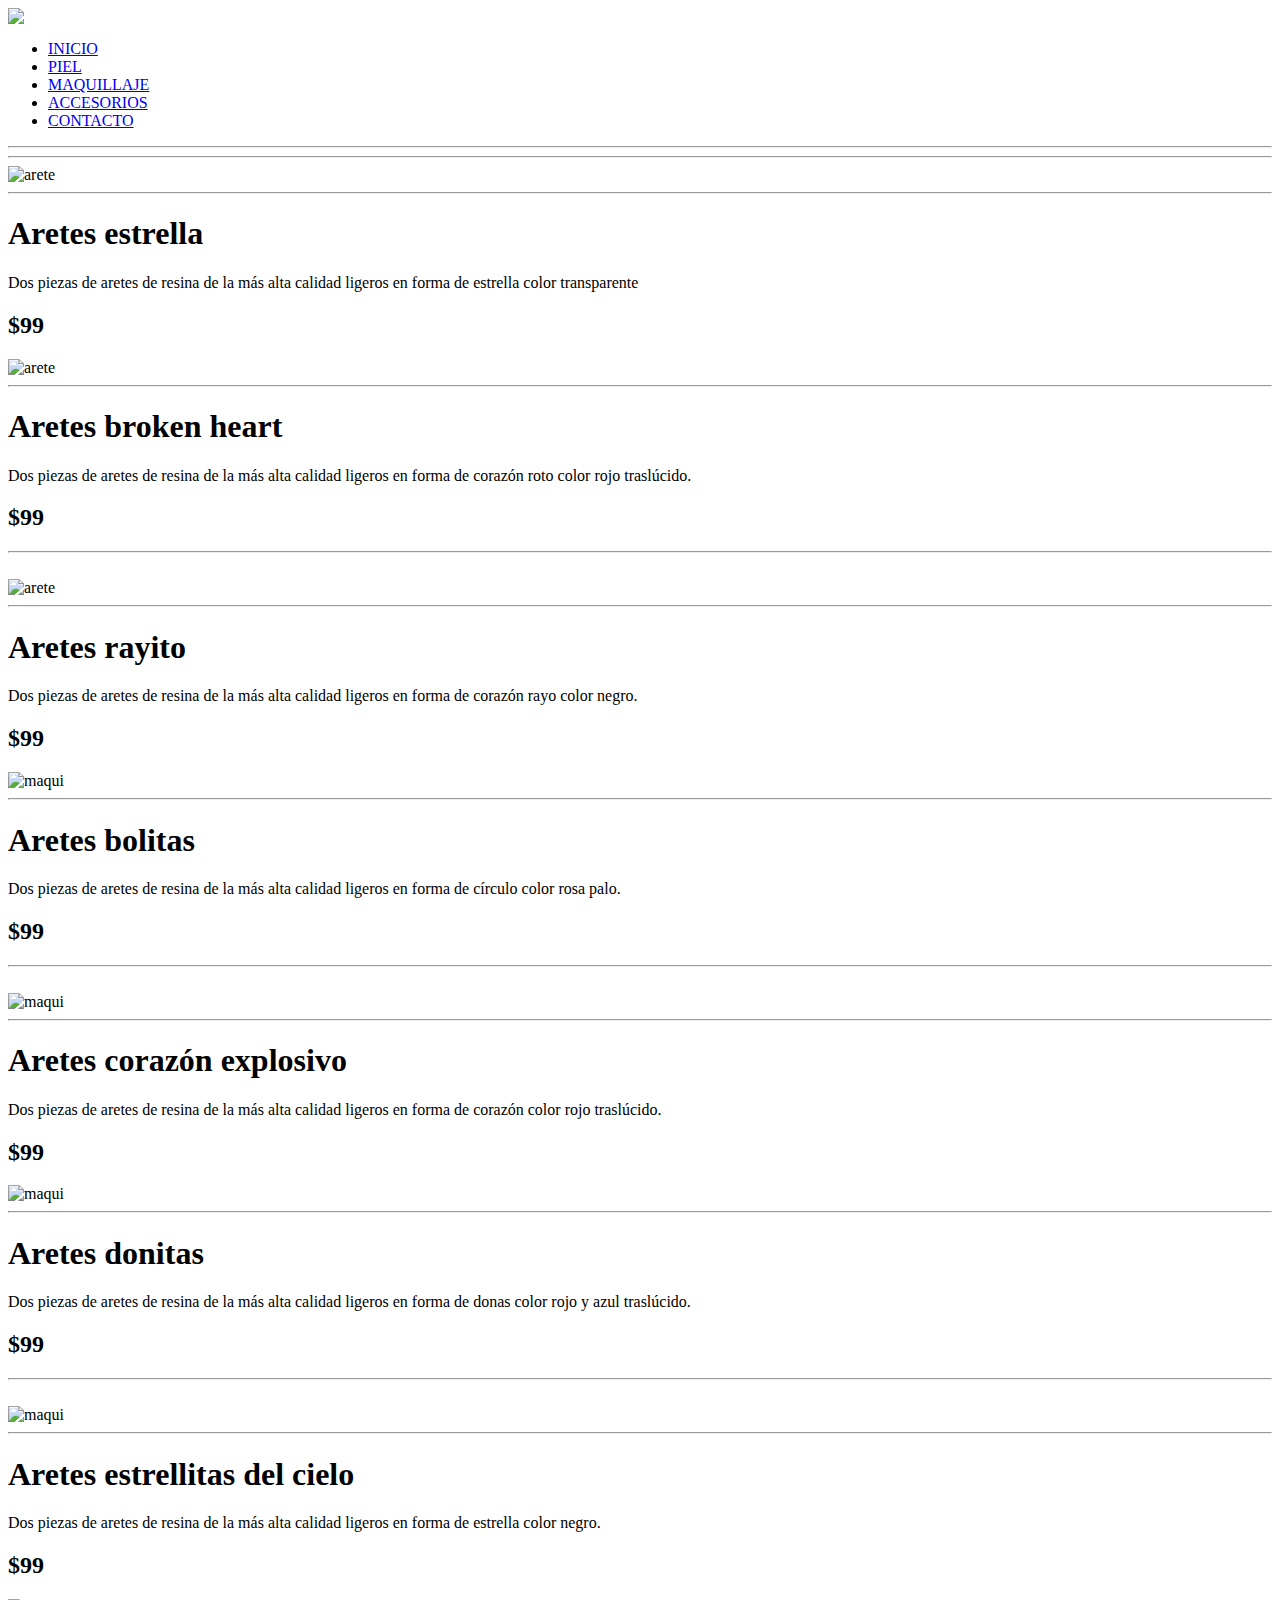
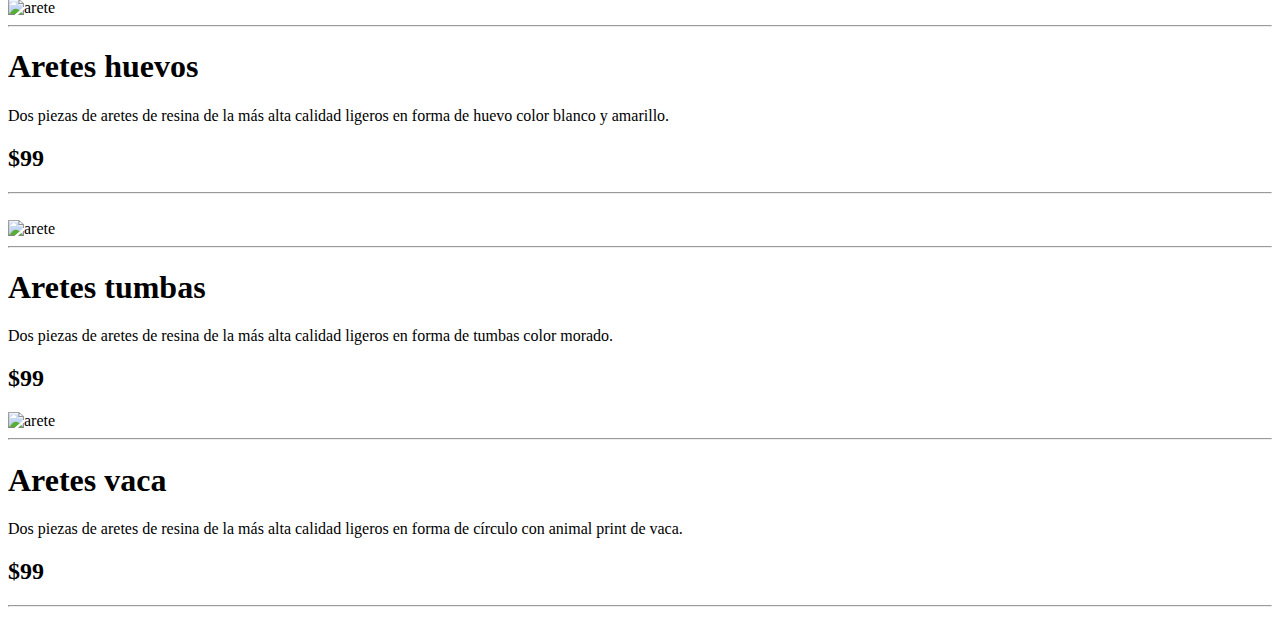
==== accesorios.html @ b6e81d2b "Add files via upload" ====
﻿<html>
<head>
<meta charset="utf-8">
<meta name="viewport" content="user-scalable=no, width=device-width, initial-scale=1"> 

<title>Accesorios</title>

<link rel="stylesheet" type="text/css" href="css/pagina.css">
<link rel="stylesheet" type="text/css" href="css/reticula-10.css">
<link rel="preconnect" href="https://fonts.googleapis.com">
<link rel="preconnect" href="https://fonts.gstatic.com" crossorigin>
<link href="https://fonts.googleapis.com/css2?family=Montserrat&display=swap" rel="stylesheet">

<link rel="preconnect" href="https://fonts.googleapis.com">
<link rel="preconnect" href="https://fonts.gstatic.com" crossorigin>
<link href="https://fonts.googleapis.com/css2?family=Playfair+Display&display=swap" rel="stylesheet">

</head>
<body>
<div id="pagina"> <!--Inicio de página-->
<header id="cabecera" class="col10"> <!--Inicio de cabecera-->
<img src="imagenes/cabeceraaccesorios.png">
	
</header> <!--Cierre de cabecera-->
<nav id="menu"> <!--Inicio de menu-->

<ul>
<li><a href="monogu.html" title="Inicio">INICIO</a></li>
<li><a href="piel.html" title="piel">PIEL </a></li>
<li><a href="maquillaje.html" title="Maquillaje">MAQUILLAJE</a></li>
<li><a href="accesorios.html" title="Accesorios">ACCESORIOS</a></li>
<li><a href="contacto.html" title="Contacto">CONTACTO</a></li>
</ul>

</nav> <!--Cierre de menu-->

<hr>

<section id="contenidos"> <!--Inicio de contenidos-->

<hr>

<article class="col5">
<img src= "productos/21.jpg" title="arete" alt="arete">
<hr>
<h1> Aretes estrella  </h1>
<p> Dos piezas de aretes de resina de la más alta calidad ligeros en forma de estrella color transparente </p>
<h2> $99 </h2>

</article>

<article class="col5 final">
<img src= "productos/22.jpg" title="arete" alt="arete">
<hr>
<h1> Aretes broken heart </h1>
<p> Dos piezas de aretes de resina de la más alta calidad ligeros en forma de corazón roto color rojo traslúcido.</p>
<h2> $99 </h2>

</article>

<hr>
<br>

<article class="col5">
<img src= "productos/23.jpg" title="arete" alt="arete">
<hr>
<h1> Aretes rayito</h1>
<p> Dos piezas de aretes de resina de la más alta calidad ligeros en forma de corazón rayo color negro.</p>
<h2> $99</h2>

</article>

<article class="col5 final">
<img src= "productos/24.jpg" title="arete" alt="maqui">
<hr>
<h1> Aretes bolitas </h1>
<p> Dos piezas de aretes de resina de la más alta calidad ligeros en forma de círculo color rosa palo. </p>
<h2> $99 </h2>

</article>


<hr>
<br>

<article class="col5">
<img src= "productos/25.jpg" title="arete" alt="maqui">
<hr>
<h1> Aretes corazón explosivo </h1>
<p> Dos piezas de aretes de resina de la más alta calidad ligeros en forma de corazón color rojo traslúcido.  </p>
<h2> $99 </h2>

</article>

<article class="col5 final">
<img src= "productos/26.jpg" title="arete" alt="maqui">
<hr>
<h1> Aretes donitas</h1>
<p> Dos piezas de aretes de resina de la más alta calidad ligeros en forma de donas color rojo y azul traslúcido. </p>
<h2> $99 </h2>

</article>


<hr>
<br>

<article class="col5">
<img src= "productos/27.jpg" title="arete" alt="maqui">
<hr>
<h1> Aretes estrellitas del cielo </h1>
<p> Dos piezas de aretes de resina de la más alta calidad ligeros en forma de estrella color negro. </p>
<h2> $99 </h2>

</article>

<article class="col5 final">
<img src= "productos/28.jpg" title="arete" alt="arete">
<hr>
<h1> Aretes huevos </h1>
<p>  Dos piezas de aretes de resina de la más alta calidad ligeros en forma de huevo color blanco y amarillo.</p>
<h2> $99 </h2>

</article>


<hr>
<br>

<article class="col5">
<img src= "productos/29.jpg" title="arete" alt="arete">
<hr>
<h1> Aretes tumbas </h1>
<p> Dos piezas de aretes de resina de la más alta calidad ligeros en forma de tumbas color morado. </p>
<h2> $99 </h2>

</article>

<article class="col5 final">
<img src= "productos/30.jpg" title="arete" alt="arete">
<hr>
<h1> Aretes vaca </h1>
<p> Dos piezas de aretes de resina de la más alta calidad ligeros en forma de círculo con animal print de vaca.  </p>
<h2> $99 </h2>

</article>

</section><!--Cierre de contenidos-->

<hr>
<br>

<footer id="pie"> <!--Pie de página-->
	
</footer> <!--Cierre de pie de página-->

</div> <!--Cierre de página-->

</body>
</html>
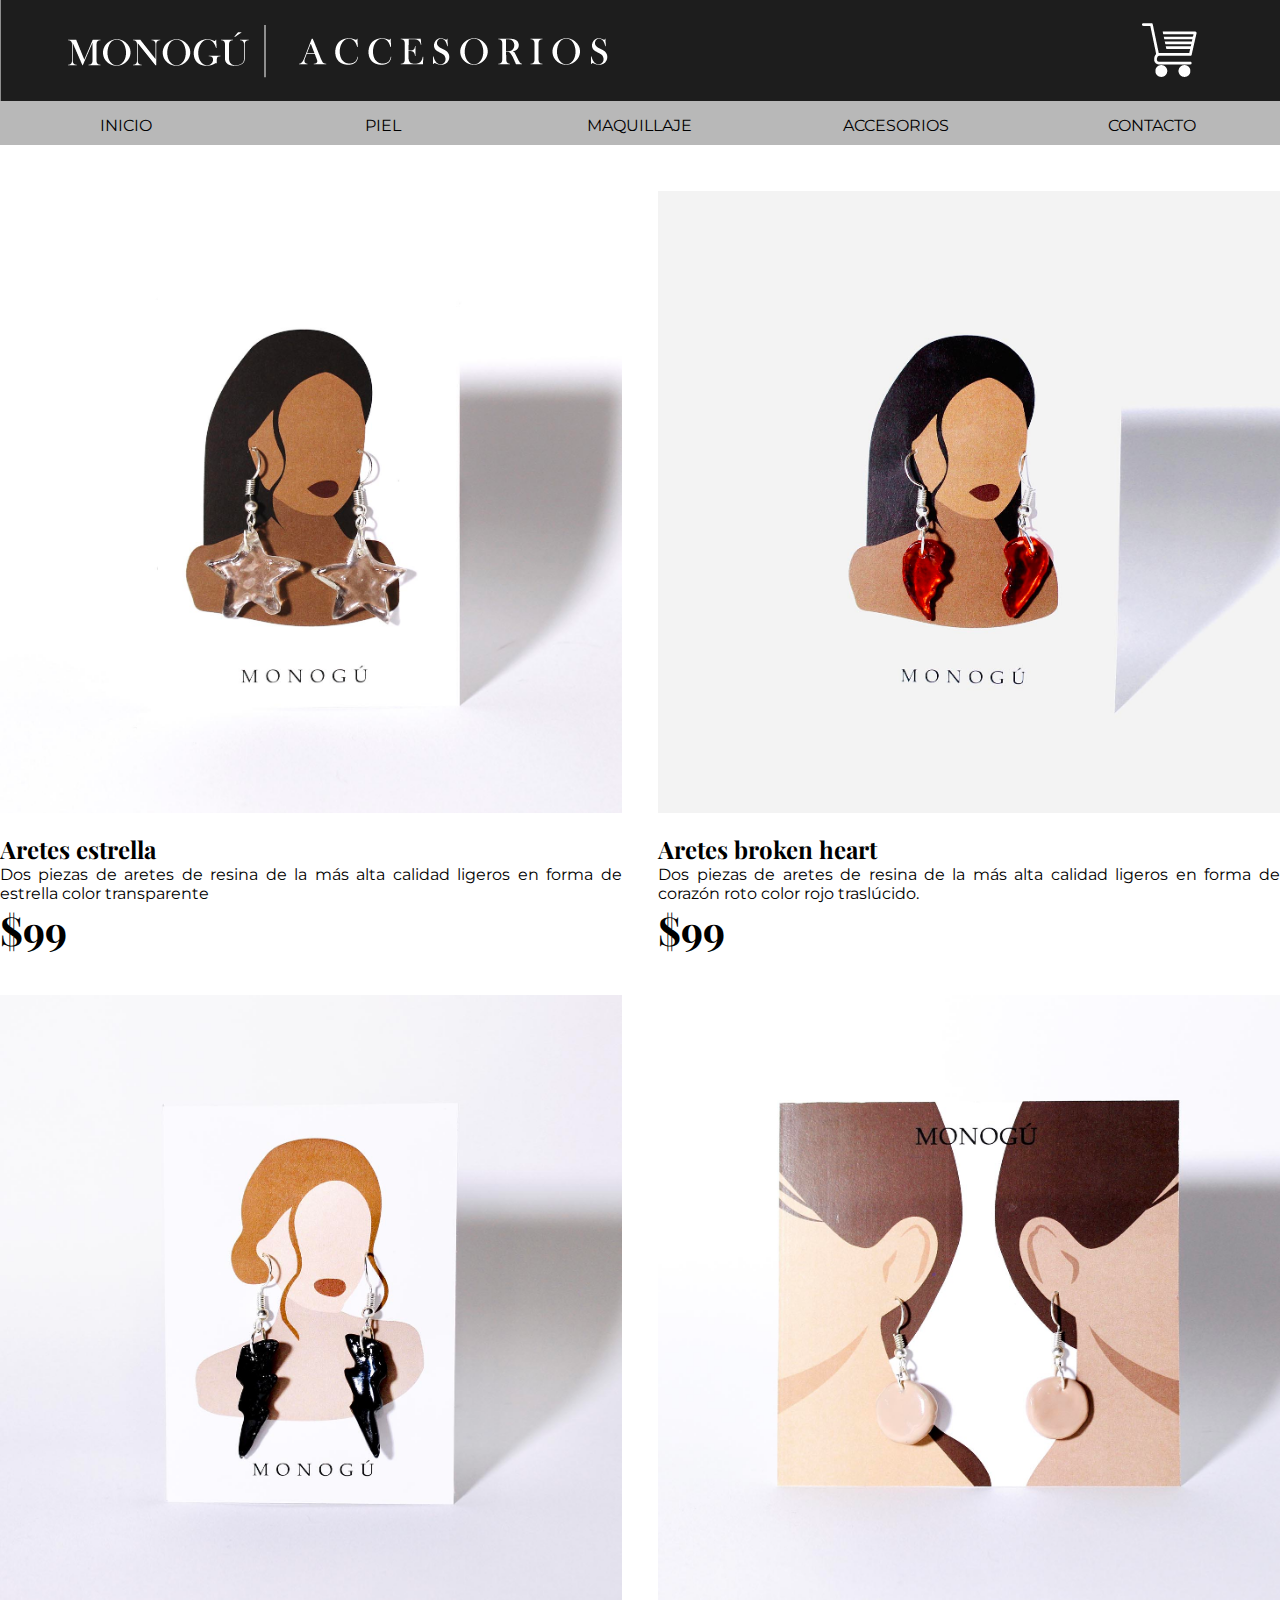
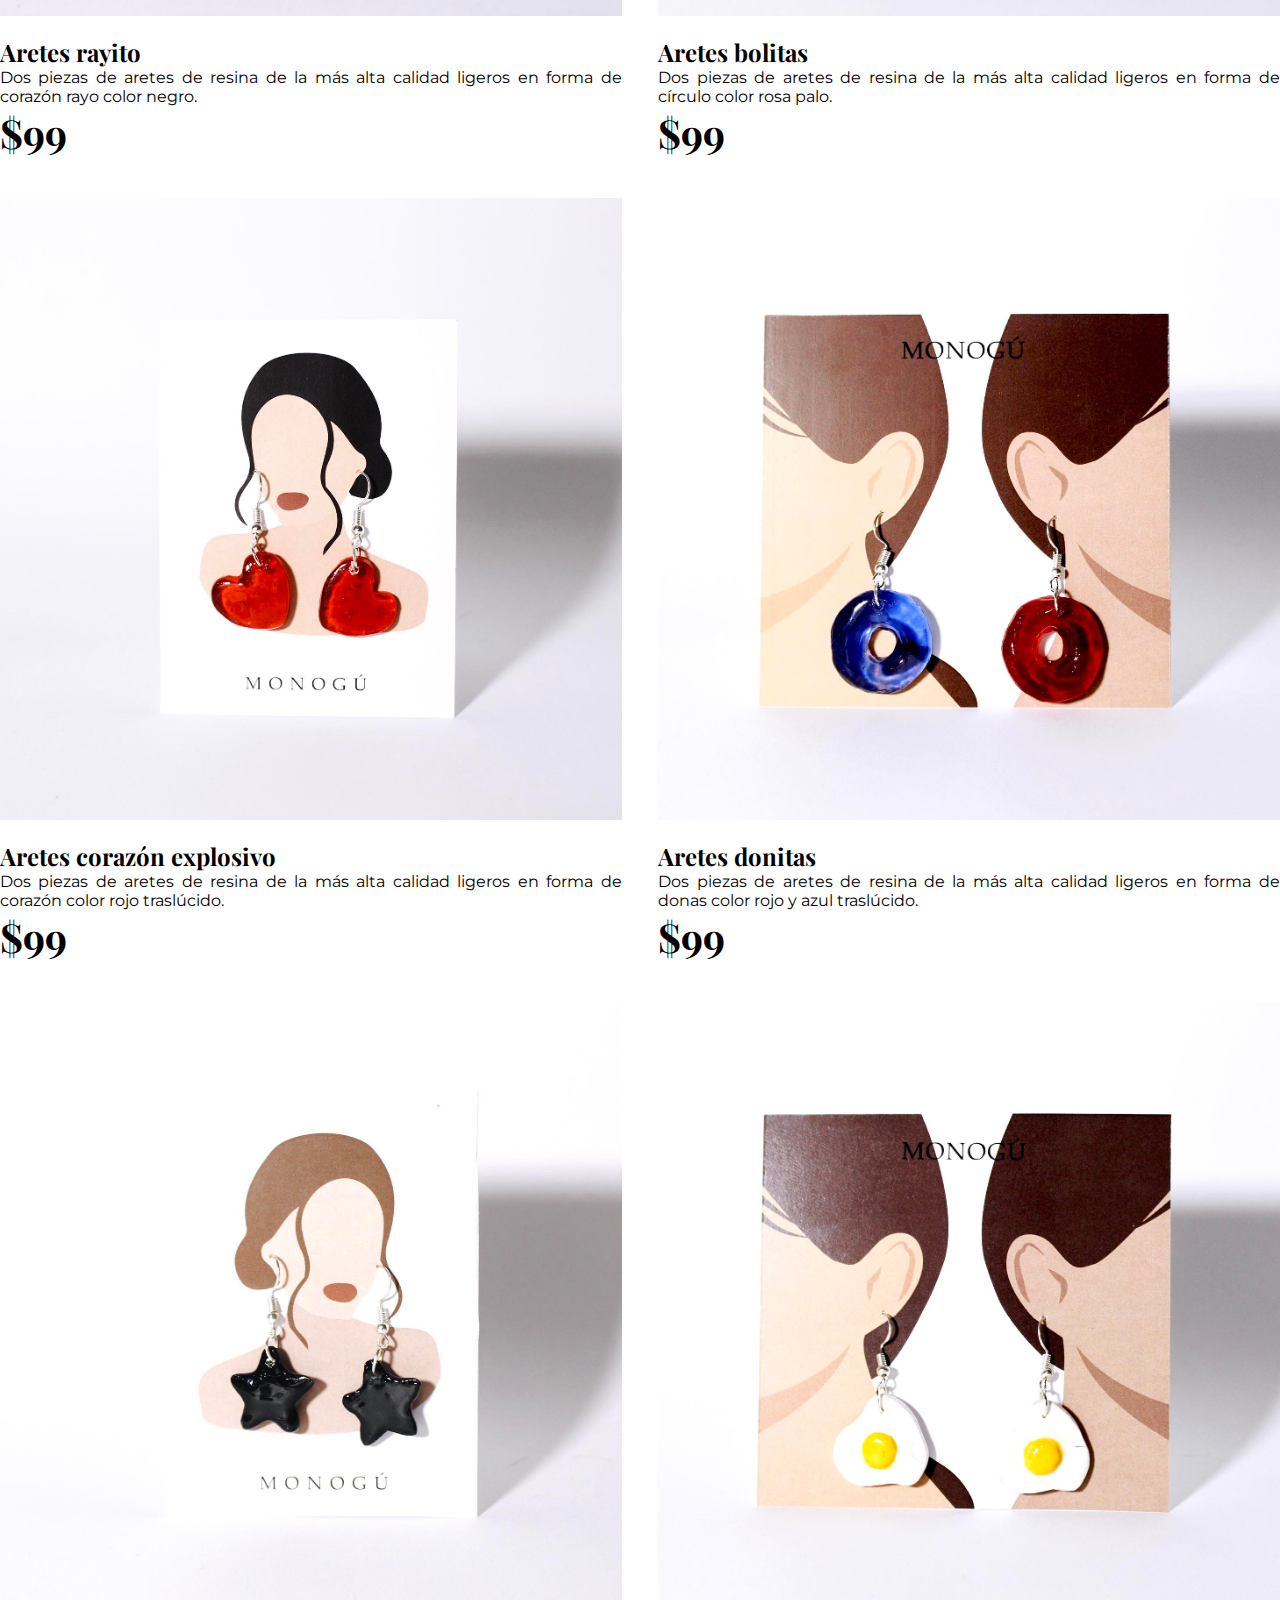
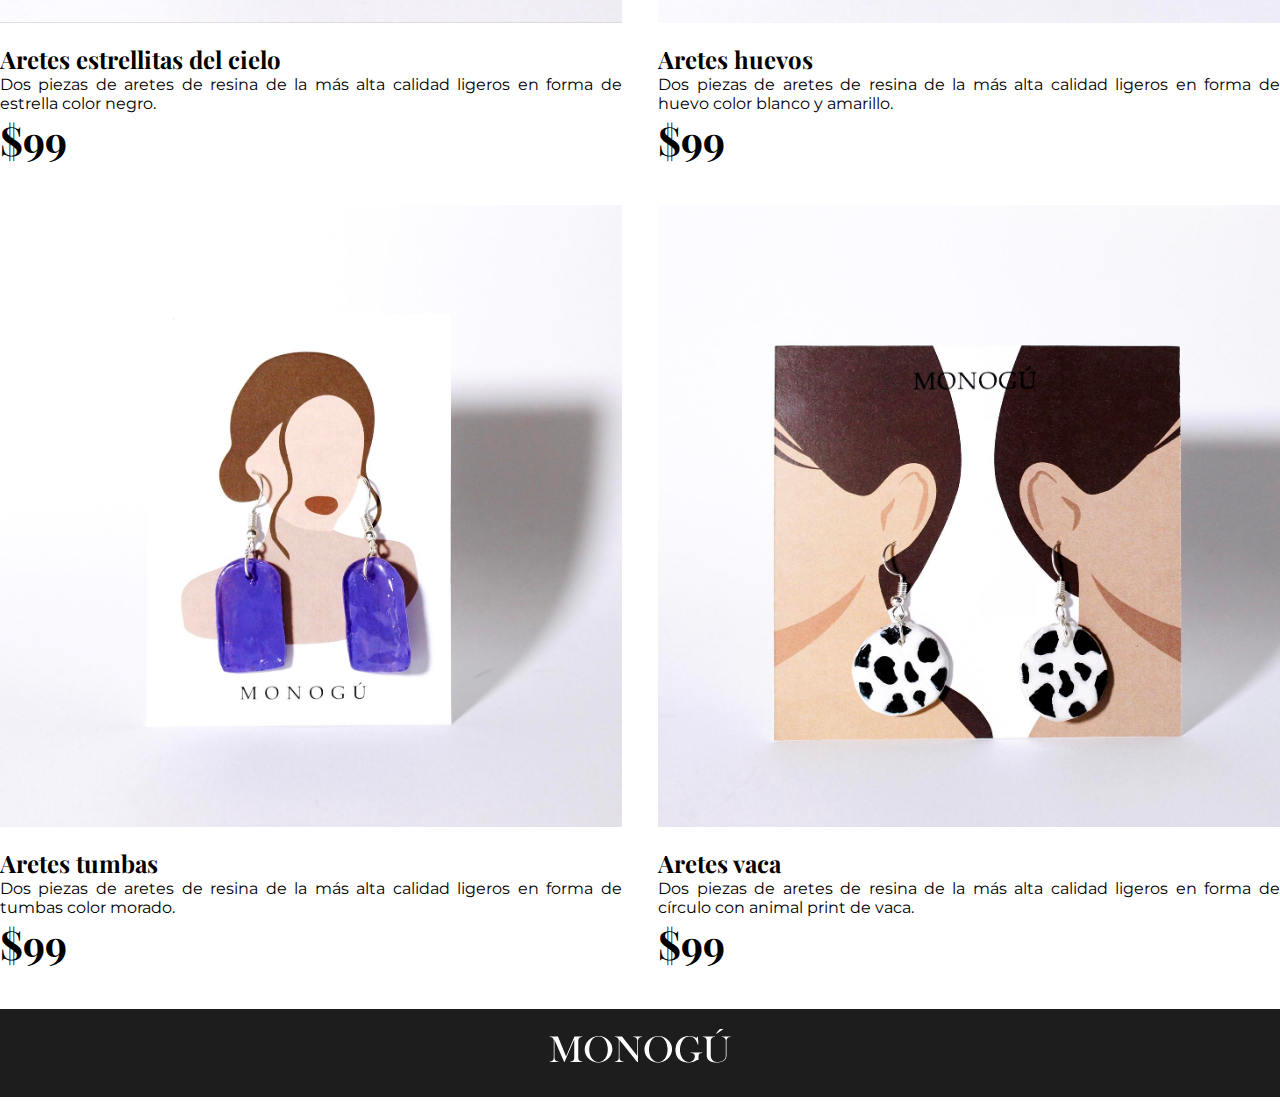
==== commit d02a0aa9: "Update accesorios.html" ====
--- a/accesorios.html
+++ b/accesorios.html
@@ -41,7 +41,7 @@
 <hr>
 
 <article class="col5">
-<img src= "productos/21.jpg" title="arete" alt="arete">
+<img src= "productos/21.JPG" title="arete" alt="arete">
 <hr>
 <h1> Aretes estrella  </h1>
 <p> Dos piezas de aretes de resina de la más alta calidad ligeros en forma de estrella color transparente </p>
@@ -50,7 +50,7 @@
 </article>
 
 <article class="col5 final">
-<img src= "productos/22.jpg" title="arete" alt="arete">
+<img src= "productos/22.JPG" title="arete" alt="arete">
 <hr>
 <h1> Aretes broken heart </h1>
 <p> Dos piezas de aretes de resina de la más alta calidad ligeros en forma de corazón roto color rojo traslúcido.</p>
@@ -62,7 +62,7 @@
 <br>
 
 <article class="col5">
-<img src= "productos/23.jpg" title="arete" alt="arete">
+<img src= "productos/23.JPG" title="arete" alt="arete">
 <hr>
 <h1> Aretes rayito</h1>
 <p> Dos piezas de aretes de resina de la más alta calidad ligeros en forma de corazón rayo color negro.</p>
@@ -71,7 +71,7 @@
 </article>
 
 <article class="col5 final">
-<img src= "productos/24.jpg" title="arete" alt="maqui">
+<img src= "productos/24.JPG" title="arete" alt="maqui">
 <hr>
 <h1> Aretes bolitas </h1>
 <p> Dos piezas de aretes de resina de la más alta calidad ligeros en forma de círculo color rosa palo. </p>
@@ -84,7 +84,7 @@
 <br>
 
 <article class="col5">
-<img src= "productos/25.jpg" title="arete" alt="maqui">
+<img src= "productos/25.JPG" title="arete" alt="maqui">
 <hr>
 <h1> Aretes corazón explosivo </h1>
 <p> Dos piezas de aretes de resina de la más alta calidad ligeros en forma de corazón color rojo traslúcido.  </p>
@@ -93,7 +93,7 @@
 </article>
 
 <article class="col5 final">
-<img src= "productos/26.jpg" title="arete" alt="maqui">
+<img src= "productos/26.JPG" title="arete" alt="maqui">
 <hr>
 <h1> Aretes donitas</h1>
 <p> Dos piezas de aretes de resina de la más alta calidad ligeros en forma de donas color rojo y azul traslúcido. </p>
@@ -106,7 +106,7 @@
 <br>
 
 <article class="col5">
-<img src= "productos/27.jpg" title="arete" alt="maqui">
+<img src= "productos/27.JPG" title="arete" alt="maqui">
 <hr>
 <h1> Aretes estrellitas del cielo </h1>
 <p> Dos piezas de aretes de resina de la más alta calidad ligeros en forma de estrella color negro. </p>
@@ -115,7 +115,7 @@
 </article>
 
 <article class="col5 final">
-<img src= "productos/28.jpg" title="arete" alt="arete">
+<img src= "productos/28.JPG" title="arete" alt="arete">
 <hr>
 <h1> Aretes huevos </h1>
 <p>  Dos piezas de aretes de resina de la más alta calidad ligeros en forma de huevo color blanco y amarillo.</p>
@@ -128,7 +128,7 @@
 <br>
 
 <article class="col5">
-<img src= "productos/29.jpg" title="arete" alt="arete">
+<img src= "productos/29.JPG" title="arete" alt="arete">
 <hr>
 <h1> Aretes tumbas </h1>
 <p> Dos piezas de aretes de resina de la más alta calidad ligeros en forma de tumbas color morado. </p>
@@ -137,7 +137,7 @@
 </article>
 
 <article class="col5 final">
-<img src= "productos/30.jpg" title="arete" alt="arete">
+<img src= "productos/30.JPG" title="arete" alt="arete">
 <hr>
 <h1> Aretes vaca </h1>
 <p> Dos piezas de aretes de resina de la más alta calidad ligeros en forma de círculo con animal print de vaca.  </p>
@@ -157,4 +157,4 @@
 </div> <!--Cierre de página-->
 
 </body>
-</html>+</html>
--- a/css/pagina.css
+++ b/css/pagina.css
@@ -0,0 +1,23 @@
+﻿/*Estilos de página*/
+
+body {font-family: 'Montserrat', sans-serif; text-align: justify;}
+
+#pagina {max-width: 1280px; margin: 0 auto;}
+
+#menu {background-image: url(../imagenes/botones.png);height: 50px; background-repeat: no-repeat;}
+
+#menu ul li {display: inline-block;}
+
+#menu ul li a {display: block; width: 222.5px; height:19px; text-decoration: none; color: black; text-align: center; padding: 15px;transition: ease-in-out all 300ms}
+
+#menu ul li a:hover {background-color: white; transition: ease-in-out all 300ms}
+
+
+#contenidos h1 {font-size: 1.5em; font-family: 'Playfair Display', serif;}
+
+#contenidos h2 {font-size: 2.5em; font-family: 'Playfair Display', serif;}
+
+#contenidos ul li {display: inline-block; display: block}
+
+
+#pie {background-image: url(../imagenes/pie.png); background-repeat: no-repeat; width:100%; height: 93px;}--- a/css/reticula-10.css
+++ b/css/reticula-10.css
@@ -0,0 +1,36 @@
+﻿/*Reticula de 10 columnas */
+
+* {padding: 0; margin:0} 
+
+.col1, .col2, .col3, .col4, .col5, .col6, .col7, .col8, .col9{float: left; margin: 0 2.86% 0 0}
+
+.col1 {width: 7.41%}
+.col2 {width: 17.70%}
+.col3 {width: 31.19%}
+.col4 {width: 38.27%}
+.col5 {width: 48.56%}
+.col6 {width: 58.85%}
+.col7 {width: 69.13%}
+.col8 {width: 79.37%}
+.col9 {width: 89.71%}
+.col10 {width: 100%}
+
+.final {margin: 0}
+
+hr {border: none; height:20px; width:100%; clear: both;} 
+
+
+/*imágenes*/
+
+.col1 img, .col2 img, .col3 img, .col4 img, .col5 img, .col6 img, .col7 img, .col8 img, .col9 img, .col10 img  {display: block; width: 100%}
+
+@media all and (max-width: 800px) {
+hr {height:5px}
+.col1, .col2, .col3, .col4, .col5, .col6, .col7, .col8, .col9, .col10 {width: 99%; display: block;}
+
+#menu ul li a {width:55px; padding: 13px; margin: 0px 0px; font-size: 9px;}  } 
+
+}
+
+
+
